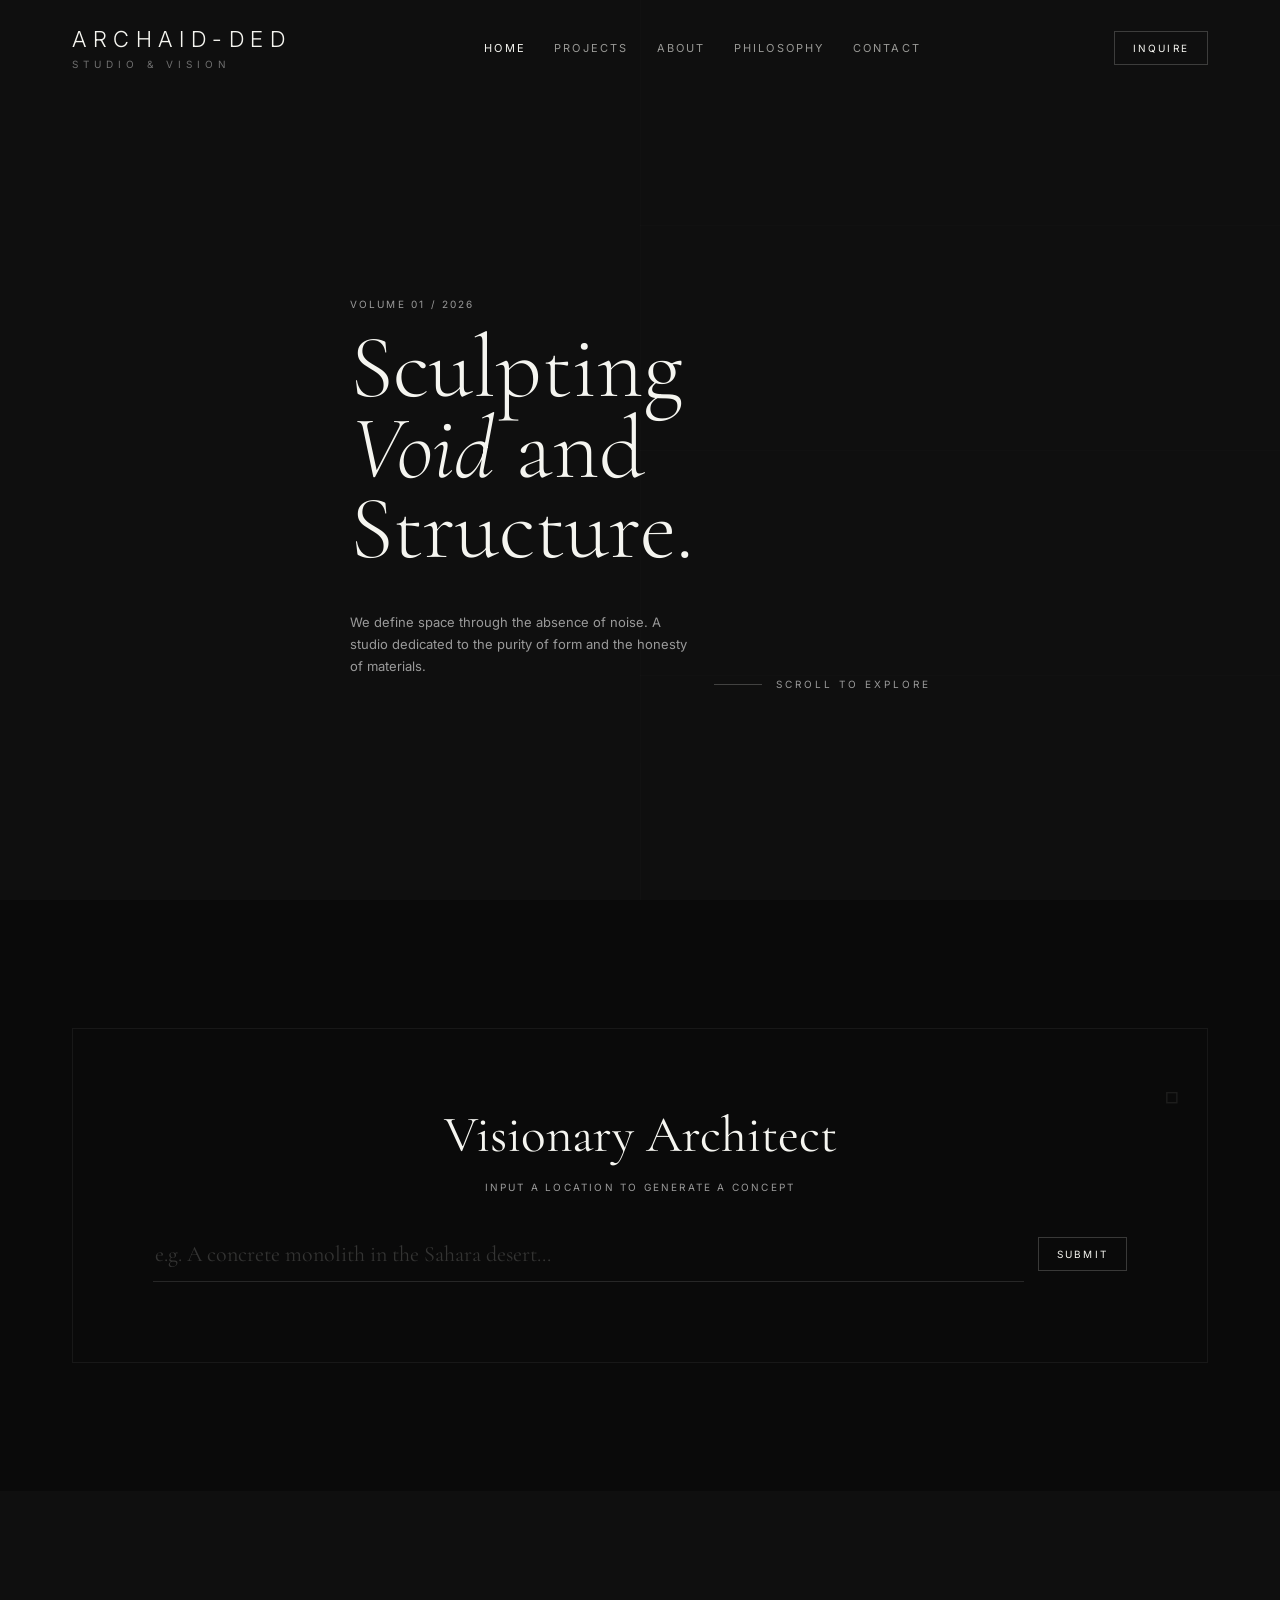
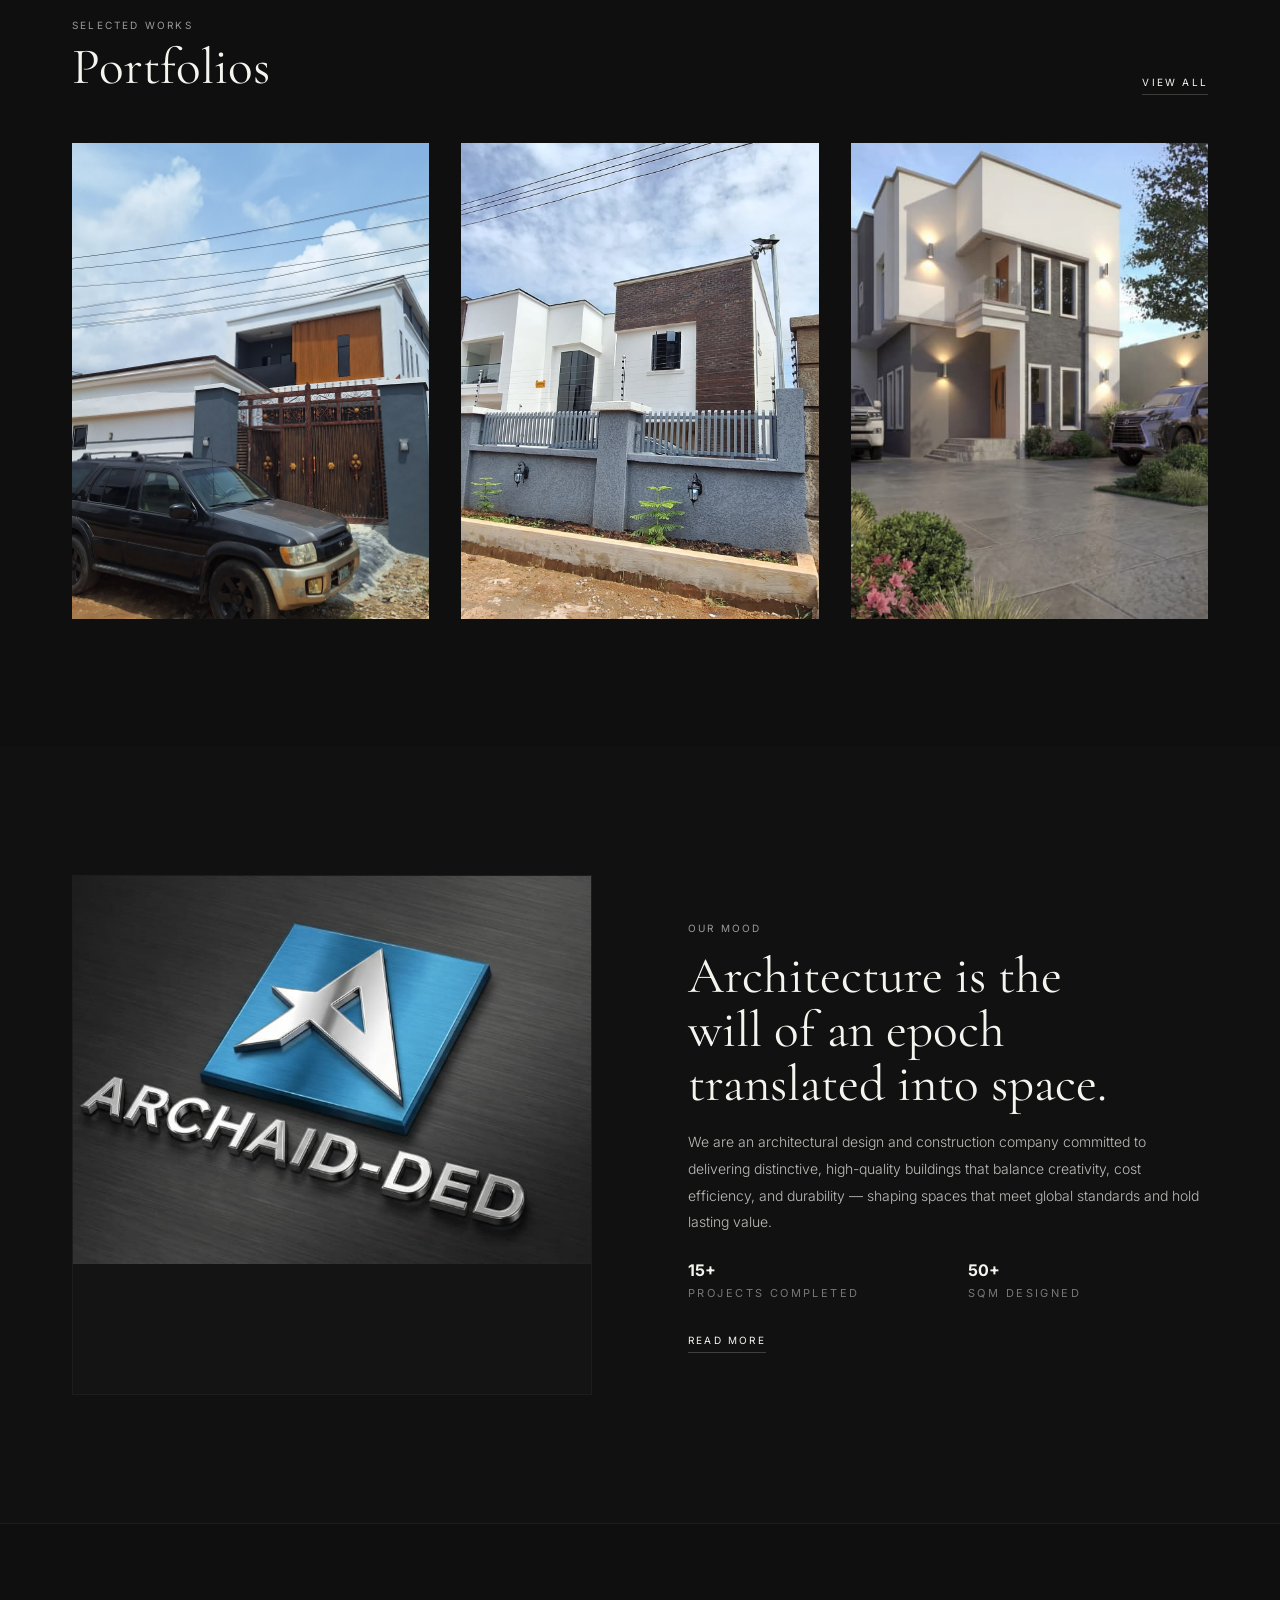
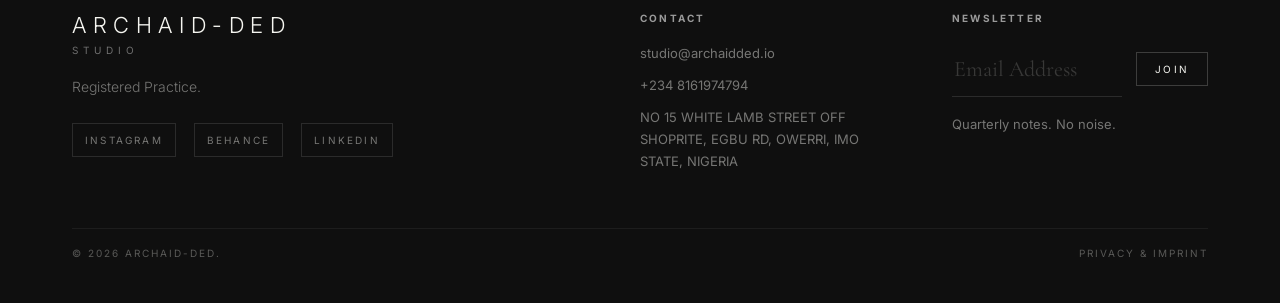
==== index.html @ 5f9e372b "Update site" ====
<!DOCTYPE html>
<html lang="en">
<head>
  <meta charset="UTF-8" />
  <meta name="viewport" content="width=device-width, initial-scale=1.0" />

  <title>ARCHAID-DED Studio | Architecture Design & Construction</title>
  <meta name="description" content="ARCHAID-DED Studio is an architectural design and construction company delivering distinctive, high-quality buildings that balance creativity, cost efficiency, and durability—built to global standards." />

  <!-- Canonical (avoid duplicate URL issues) -->
  <link rel="canonical" href="https://archaid-ded.vercel.app/" />

  <!-- Favicon -->
  <link rel="icon" href="assets/images/archaided_favicon.ico" type="image/png" />

  <!-- Open Graph (WhatsApp, Facebook, LinkedIn) -->
  <meta property="og:title" content="ARCHAID-DED Studio | Architecture Design & Construction" />
  <meta property="og:description" content="Distinctive, high-quality buildings balancing creativity, cost efficiency, and durability—built to global standards." />
  <meta property="og:type" content="website" />
  <meta property="og:url" content="https://archaid-ded.vercel.app/" />
  <meta property="og:image" content="https://archaid-ded.vercel.app/assets/images/og-image.jpg" />

  <!-- Twitter Card -->
  <meta name="twitter:card" content="summary_large_image" />
  <meta name="twitter:title" content="ARCHAID-DED Studio | Architecture Design & Construction" />
  <meta name="twitter:description" content="Distinctive, high-quality buildings balancing creativity, cost efficiency, and durability—built to global standards." />
  <meta name="twitter:image" content="https://archaid-ded.vercel.app/assets/images/og-image.jpg" />

  <!-- Fonts -->
  <link rel="preconnect" href="https://fonts.googleapis.com" />
  <link rel="preconnect" href="https://fonts.gstatic.com" crossorigin />
  <link href="https://fonts.googleapis.com/css2?family=Cormorant+Garamond:ital,wght@0,300;0,400;0,500;0,600;0,700;1,400&family=Inter:wght@300;400;500;600&display=swap" rel="stylesheet" />

  <!-- CSS + JS -->
  <link rel="stylesheet" href="style.css" />
  <script src="script.js" defer></script>
</head>

<body>
<a class="skip" href="#main">Skip to content</a>

<header class="nav">
  <div class="container">
    <div class="nav__row">
      <a class="brand" href="index.html" aria-label="ARCHAID-DED Home">
        <span class="brand__name">ARCHAID-DED</span>
        <span class="brand__sub">Studio &amp; Vision</span>
      </a>

      <nav class="nav__links" aria-label="Primary">
        <a href="index.html" aria-current="page">Home</a>
        <a href="projects.html">Projects</a>
        <a href="about.html">About</a>
        <a href="philosophy.html">Philosophy</a>
        <a href="contact.html">Contact</a>
      </nav>

      <div class="nav__actions">
        <a class="btn" href="contact.html#inquire">Inquire</a>
        <button class="burger" type="button" data-nav-open aria-label="Open menu">
          <span></span>
        </button>
      </div>
    </div>
  </div>
</header>

<div class="mobile" aria-hidden="true">
  <button class="mobile__close" type="button" data-nav-close aria-label="Close menu"></button>
  <div class="mobile__inner" aria-label="Mobile navigation">
    <a href="index.html" data-nav-link>Home</a>
    <a href="projects.html" data-nav-link>Projects</a>
    <a href="about.html" data-nav-link>About</a>
    <a href="philosophy.html" data-nav-link>Philosophy</a>
    <a href="contact.html" data-nav-link>Contact</a>
    <a class="btn" href="contact.html#inquire" data-nav-link>Inquire Now</a>
  </div>
</div>

<main id="main">
  <section class="hero">
    <div class="hero__grid" aria-hidden="true">
      <div class="vline"></div>
      <div class="hline h1"></div>
      <div class="hline h2"></div>
      <div class="hline h3"></div>
    </div>

    <div class="container">
      <span class="mono" style="display:block; margin-bottom:18px;">Volume 01 / 2026</span>
      <h1 class="h1">Sculpting<br><span class="italic">Void</span> and<br>Structure.</h1>

      <div class="hero__bottom">
        <p class="small" style="max-width:340px;">
          We define space through the absence of noise. A studio dedicated to the purity of form and the honesty of materials.
        </p>

        <div class="scrollhint" aria-hidden="true">
          <div class="scrollhint__line"></div>
          <div class="scrollhint__text">Scroll to Explore</div>
        </div>
      </div>
    </div>
  </section>

  <section class="section section--dark">
    <div class="container">
      <div class="panel">
        <div class="panel__corner" aria-hidden="true">□</div>

        <h2 class="h2" style="text-align:center;">Visionary Architect</h2>
        <p class="mono" style="text-align:center; margin:0 0 34px;">Input a location to generate a concept</p>

        <form data-concept-form>
          <div class="formrow">
            <input class="input" type="text" name="vision" placeholder="e.g. A concrete monolith in the Sahara desert..." />
            <button class="btn" type="submit">Submit</button>
          </div>
        </form>

        <div class="note" data-concept-output style="display:none;"></div>
      </div>
    </div>
  </section>

  <section class="section">
    <div class="container">
      <div style="display:flex; justify-content:space-between; align-items:flex-end; gap:18px; flex-wrap:wrap; margin-bottom:48px;">
        <div>
          <span class="mono" style="display:block; margin-bottom:10px;">Selected Works</span>
          <h2 class="h2" style="margin:0;">Portfolios</h2>
        </div>
        <a class="btn btn--link" href="projects.html">View All</a>
      </div>

      <div class="grid grid-3">
        <a class="project" href="projects.html#house-i">
          <img src="assets/images/Built as designed.jpeg" alt="Project 1"> loading="lazy">
          <div class="project__overlay">
            <div class="project__cat">Residential / Owerri</div>
            <h3 class="project__title">House I</h3>
          </div>
        </a>

        <a class="project" href="projects.html#shortlet-apartment">
          <img src="assets/images/finished shortlet apartment.jpeg" alt="Project 1"> loading="lazy">
          <div class="project__overlay">
            <div class="project__cat">shortlet / Enugu</div>
            <h3 class="project__title">shortlet apartment</h3>
          </div>
        </a>

        <a class="project" href="projects.html#silent-library">
          <img src="assets/images/proposed 3d.jpeg" alt="Project 1"> loading="lazy">
          <div class="project__overlay">
            <div class="project__cat">Project / Public</div>
            <h3 class="project__title">Proposed 3D project</h3>
          </div>
        </a>
      </div>
    </div>
  </section>

  <section class="section section--panel">
    <div class="container">
      <div class="split">
        <div class="square">
          <img src="assets/images/WhatsApp Image 2026-01-18 at 02.21.14.jpeg" loading="lazy">
        </div>
        <div>
          <span class="mono" style="display:block; margin-bottom:16px;">Our Mood</span>
          <h2 class="h2" style="margin-bottom:18px;">
            Architecture is the<br>
            will of an epoch<br>
            translated into space.
          </h2>
         <p class="lead">
  We are an architectural design and construction company committed to delivering distinctive, high-quality buildings that balance creativity, cost efficiency, and durability — shaping spaces that meet global standards and hold lasting value.
</p>


          <div class="stats">
             <div>
              <p class="stat__num">15+</p>
              <p class="stat__lbl">Projects Completed</p>
            </div>
            <div>
              <p class="stat__num">50+</p>
              <p class="stat__lbl">Sqm Designed</p>
            </div>
          </div>

          <div style="margin-top:28px;">
            <a class="btn btn--link" href="about.html">Read More</a>
          </div>
        </div>
      </div>
    </div>
  </section>
</main>

<footer class="footer">
  <div class="container">
    <div class="footer__grid">
      <div>
        <div class="brand" style="margin-bottom:18px;">
          <span class="brand__name" style="text-transform:uppercase;">ARCHAID-DED</span>
          <span class="brand__sub">Studio</span>
        </div>
        <p class="lead" style="max-width:420px;">
          Registered Practice.<br />
         
        </p>

        <div style="display:flex; gap:18px; margin-top:22px; flex-wrap:wrap;">
          <a class="badge" href="#" aria-label="Instagram">Instagram</a>
          <a class="badge" href="#">Behance</a>
          <a class="badge" href="#">LinkedIn</a>
        </div>
      </div>

      <div>
        <h4 class="mono" style="margin:0 0 18px;">Contact</h4>
        <p class="small" style="margin:0 0 10px;">studio@archaidded.io</p>
        <p class="small" style="margin:0 0 10px;">+234 8161974794</p>
        <p class="small" style="margin:0;">
          NO 15 WHITE LAMB STREET OFF SHOPRITE, EGBU RD, OWERRI, IMO STATE, NIGERIA
        </p>
      </div>

      <div>
        <h4 class="mono" style="margin:0 0 18px;">Newsletter</h4>
              <form 
  class="formrow"
  action="https://formspree.io/f/xbdoblwp" 
  method="POST"
  aria-label="Newsletter signup"
>
  <input 
    class="input" 
    type="email" 
    name="email"
    placeholder="Email Address" 
    aria-label="Email address"
    required
  >

  
  <input type="text" name="_gotcha" style="display:none">

  <button class="btn" type="submit">Join</button>
</form>
<p id="newsletterMsg" class="form-message" style="margin-top:10px;"></p>
        <p class="small" style="margin-top:12px;">Quarterly notes. No noise.</p>
      </div>
    </div>

    <div class="footer__bottom">
      <span>© 2026 ARCHAID-DED.</span>
      <span>Privacy &amp; Imprint</span>
    </div>
  </div>
</footer>

</body>
</html>
---- style.css ----
:root{
  --bg:#0F0F0F;
  --bg-2:#0a0a0a;
  --panel:#111111;
  --bone:#F5F5F0;
  --muted:#9a9a9a;
  --muted-2:#6f6f6f;
  --line:rgba(255,255,255,0.08);
  --line-2:rgba(255,255,255,0.12);
  --accent:#D4AF37;
  --max:1200px;
  --pad:32px;
  --serif:'Cormorant Garamond', serif;
  --sans:'Inter', system-ui, -apple-system, Segoe UI, Roboto, Arial, sans-serif;
}

*{box-sizing:border-box}
html,body{height:100%}
body{
  margin:0;
  font-family:var(--sans);
  background:var(--bg);
  color:var(--bone);
  -webkit-font-smoothing:antialiased;
  -moz-osx-font-smoothing:grayscale;
}
img{max-width:100%; display:block}
a{color:inherit; text-decoration:none}
button,input,textarea{font:inherit; color:inherit}
::selection{background:rgba(212,175,55,0.25); color:var(--bone);}

.container{max-width:var(--max); margin:0 auto; padding:0 var(--pad);}
.section{padding:128px 0;}
.section--tight{padding:88px 0;}
.section--panel{background:var(--panel);}
.section--dark{background:var(--bg-2);}
.hr{height:1px; background:var(--line); border:0; margin:0;}
.mono{letter-spacing:0.22em; text-transform:uppercase; font-size:10px; color:var(--muted);}
.serif{font-family:var(--serif);}
.small{font-size:13px; line-height:1.7; color:var(--muted);}
.lead{font-size:14px; line-height:1.9; color:rgba(245,245,240,0.75); font-weight:300;}
.h1{
  font-family:var(--serif);
  font-weight:300;
  line-height:0.9;
  margin:0 0 28px;
  font-size:clamp(44px, 7vw, 120px);
}
.h2{
  font-family:var(--serif);
  font-weight:400;
  line-height:1.05;
  margin:0 0 18px;
  font-size:clamp(34px, 4vw, 56px);
}
.h3{
  font-family:var(--serif);
  font-weight:400;
  margin:0 0 10px;
  font-size:26px;
}
.italic{font-style:italic;}
.grid{display:grid; gap:32px;}
.grid-2{grid-template-columns:1fr;}
.grid-3{grid-template-columns:1fr;}
@media (min-width: 900px){
  .grid-2{grid-template-columns:1fr 1fr;}
  .grid-3{grid-template-columns:repeat(3, 1fr);}
}

.btn{
  border:1px solid rgba(245,245,240,0.2);
  background:transparent;
  padding:10px 18px;
  font-size:10px;
  letter-spacing:0.22em;
  text-transform:uppercase;
  cursor:pointer;
  transition:background .2s ease,color .2s ease,border-color .2s ease;
}
.btn:hover{background:var(--bone); color:#000; border-color:var(--bone);}
.btn--link{
  border:0;
  padding:0;
  text-transform:uppercase;
  font-size:10px;
  letter-spacing:0.22em;
  border-bottom:1px solid rgba(245,245,240,0.2);
  padding-bottom:6px;
}
.btn--link:hover{border-bottom-color:rgba(245,245,240,0.6);}

.arch-glass{
  backdrop-filter:blur(10px);
  background:rgba(15,15,15,0.65);
  border-bottom:1px solid var(--line);
}
.nav{
  position:fixed; top:0; left:0; right:0;
  z-index:50;
  transition:padding .3s ease, background .3s ease, border-color .3s ease;
  padding:26px 0;
}
.nav--scrolled{padding:14px 0;}
.nav__row{display:flex; align-items:center; justify-content:space-between; gap:16px;}
.brand{display:flex; flex-direction:column; cursor:pointer;}
.brand__name{font-size:22px; letter-spacing:0.3em; font-weight:300;}
.brand__sub{font-size:10px; letter-spacing:0.5em; color:var(--muted-2); margin-top:6px; text-transform:uppercase;}
.nav__links{display:none; gap:28px; align-items:center;}
.nav__links a{
  font-size:11px; letter-spacing:0.2em; text-transform:uppercase;
  color:rgba(245,245,240,0.6);
  transition:color .2s ease;
}
.nav__links a:hover,.nav__links a[aria-current="page"]{color:var(--bone);}
.nav__actions{display:flex; align-items:center; gap:12px;}
.burger{
  width:44px; height:44px;
  border:1px solid rgba(245,245,240,0.12);
  background:transparent; cursor:pointer;
  display:flex; align-items:center; justify-content:center;
}
.burger span{width:18px; height:1px; background:var(--bone); position:relative; display:block;}
.burger span::before,.burger span::after{
  content:""; position:absolute; left:0; width:18px; height:1px; background:var(--bone);
}
.burger span::before{top:-6px;}
.burger span::after{top:6px;}

@media(min-width: 900px){
  .nav__links{display:flex;}
  .burger{display:none;}
}

.mobile{
  position:fixed; inset:0;
  background:var(--bg);
  z-index:60;
  display:none;
  padding:56px 32px;
}
.mobile[aria-hidden="false"]{display:flex;}
.mobile__inner{margin:auto; display:flex; flex-direction:column; align-items:center; gap:22px;}
.mobile__inner a{font-family:var(--serif); font-size:40px; font-weight:300;}
.mobile__close{
  position:absolute; top:18px; right:18px;
  width:52px; height:52px;
  border:1px solid rgba(245,245,240,0.12);
  background:transparent; cursor:pointer;
  display:flex; align-items:center; justify-content:center;
}
.mobile__close::before,.mobile__close::after{
  content:""; width:22px; height:1px; background:var(--bone); position:absolute;
}
.mobile__close::before{transform:rotate(45deg);}
.mobile__close::after{transform:rotate(-45deg);}

.hero{
  min-height:100vh;
  display:flex;
  align-items:center;
  position:relative;
  overflow:hidden;
  padding-top:88px; /* nav offset */
}
.hero__grid{
  position:absolute; top:0; right:0; width:50%; height:100%;
  opacity:0.2; pointer-events:none;
}
.hero__grid .vline{position:absolute; inset:0; border-left:1px solid rgba(245,245,240,0.06);}
.hero__grid .hline{position:absolute; left:0; width:100%; height:1px; background:rgba(245,245,240,0.06);}
.hero__grid .h1{top:25%;}
.hero__grid .h2{top:50%;}
.hero__grid .h3{top:75%;}
.hero__bottom{
  display:flex; flex-direction:column; gap:24px; align-items:flex-start; justify-content:space-between;
}
@media(min-width: 900px){
  .hero__bottom{flex-direction:row; align-items:flex-end;}
}
.scrollhint{display:flex; gap:14px; align-items:center;}
.scrollhint__line{width:48px; height:1px; background:rgba(245,245,240,0.22);}
.scrollhint__text{font-size:10px; letter-spacing:0.3em; text-transform:uppercase; color:var(--muted);}

.panel{
  border:1px solid rgba(245,245,240,0.06);
  padding:48px;
  position:relative;
  overflow:hidden;
}
@media(min-width: 900px){
  .panel{padding:80px;}
}
.panel__corner{
  position:absolute; top:0; right:0; padding:24px;
  opacity:0.08;
  font-family:var(--serif);
  font-size:72px;
  line-height:1;
}

.formrow{display:flex; gap:14px; align-items:center;}
.input{
  width:100%;
  background:transparent;
  border:0;
  border-bottom:1px solid rgba(245,245,240,0.12);
  padding:14px 2px;
  outline:none;
  font-family:var(--serif);
  font-size:22px;
  transition:border-color .2s ease;
}
.input:focus{border-bottom-color:rgba(245,245,240,0.4);}
.input::placeholder{color:rgba(245,245,240,0.18);}
.note{margin-top:18px; border-left:1px solid rgba(245,245,240,0.12); padding-left:18px; color:rgba(245,245,240,0.7); font-size:13px; line-height:2; font-weight:300; white-space:pre-wrap;}

.cards{display:grid; gap:22px;}
@media(min-width: 900px){ .cards{grid-template-columns:repeat(3, 1fr);} }

.project{
  position:relative;
  aspect-ratio:3/4;
  overflow:hidden;
  background:#1a1a1a;
  cursor:crosshair;
}
.project img{
  width:100%; height:100%;
  object-fit:cover;
  filter:none;          /* remove black & white */
  opacity:1;            /* full color visibility */
  transform:scale(1);
  transition:transform 1s ease;
}


.project:hover img{
  filter:grayscale(0);
  opacity:1;
  transform:scale(1.05);
}
.project__overlay{
  position:absolute; inset:0;
  background:linear-gradient(to top, rgba(0,0,0,0.8), transparent 55%);
  opacity:0;
  transition:opacity .35s ease;
  padding:28px;
  display:flex;
  flex-direction:column;
  justify-content:flex-end;
}
.project:hover .project__overlay{opacity:1;}
.project__cat{font-size:10px; letter-spacing:0.3em; text-transform:uppercase; color:rgba(245,245,240,0.55); margin-bottom:8px;}
.project__title{font-family:var(--serif); font-size:28px; margin:0;}

.split{
  display:grid;
  grid-template-columns:1fr;
  gap:56px;
  align-items:center;
}
@media(min-width: 900px){
  .split{grid-template-columns:1fr 1fr; gap:96px;}
}
.square{aspect-ratio:1/1; overflow:hidden; background:#141414; border:1px solid rgba(245,245,240,0.04);}
.square img{width:200%; height:75%; object-fit:cover; filter:none; opacity:1;}
.stats{display:grid; grid-template-columns:repeat(2, 1fr); gap:40px; margin-top:24px;}
.stat__num{font-weight:700; color:var(--bone); margin:0 0 6px;}
.stat__lbl{font-size:11px; letter-spacing:0.22em; text-transform:uppercase; color:rgba(245,245,240,0.45); margin:0;}

.footer{
  padding:88px 0 44px;
  border-top:1px solid rgba(245,245,240,0.06);
}
.footer__grid{display:grid; gap:44px;}
@media(min-width: 900px){ .footer__grid{grid-template-columns:2fr 1fr 1fr; gap:56px;} }
.footer p,.footer a,.footer input{color:rgba(245,245,240,0.45);}
.footer a:hover{color:var(--bone);}
.footer__bottom{margin-top:56px; padding-top:18px; border-top:1px solid rgba(245,245,240,0.06); display:flex; justify-content:space-between; gap:16px; flex-wrap:wrap;}
.footer__bottom span{font-size:10px; letter-spacing:0.2em; text-transform:uppercase; color:rgba(245,245,240,0.32);}

.field{display:flex; flex-direction:column; gap:8px;}
.label{font-size:10px; letter-spacing:0.22em; text-transform:uppercase; color:rgba(245,245,240,0.55);}
.textarea{
  width:100%;
  background:transparent;
  border:1px solid rgba(245,245,240,0.12);
  padding:14px;
  min-height:140px;
  outline:none;
  font-size:14px;
  line-height:1.7;
  color:rgba(245,245,240,0.82);
}
.textarea:focus{border-color:rgba(245,245,240,0.35);}

.badge{
  display:inline-flex;
  align-items:center;
  gap:10px;
  border:1px solid rgba(245,245,240,0.12);
  padding:10px 12px;
  font-size:10px;
  letter-spacing:0.22em;
  text-transform:uppercase;
  color:rgba(245,245,240,0.65);
}

a.skip{
  position:absolute; left:-999px; top:auto; width:1px; height:1px; overflow:hidden;
}
a.skip:focus{
  left:18px; top:18px; width:auto; height:auto; padding:10px 12px;
  background:rgba(0,0,0,0.8); border:1px solid rgba(245,245,240,0.18);
  z-index:100;
}
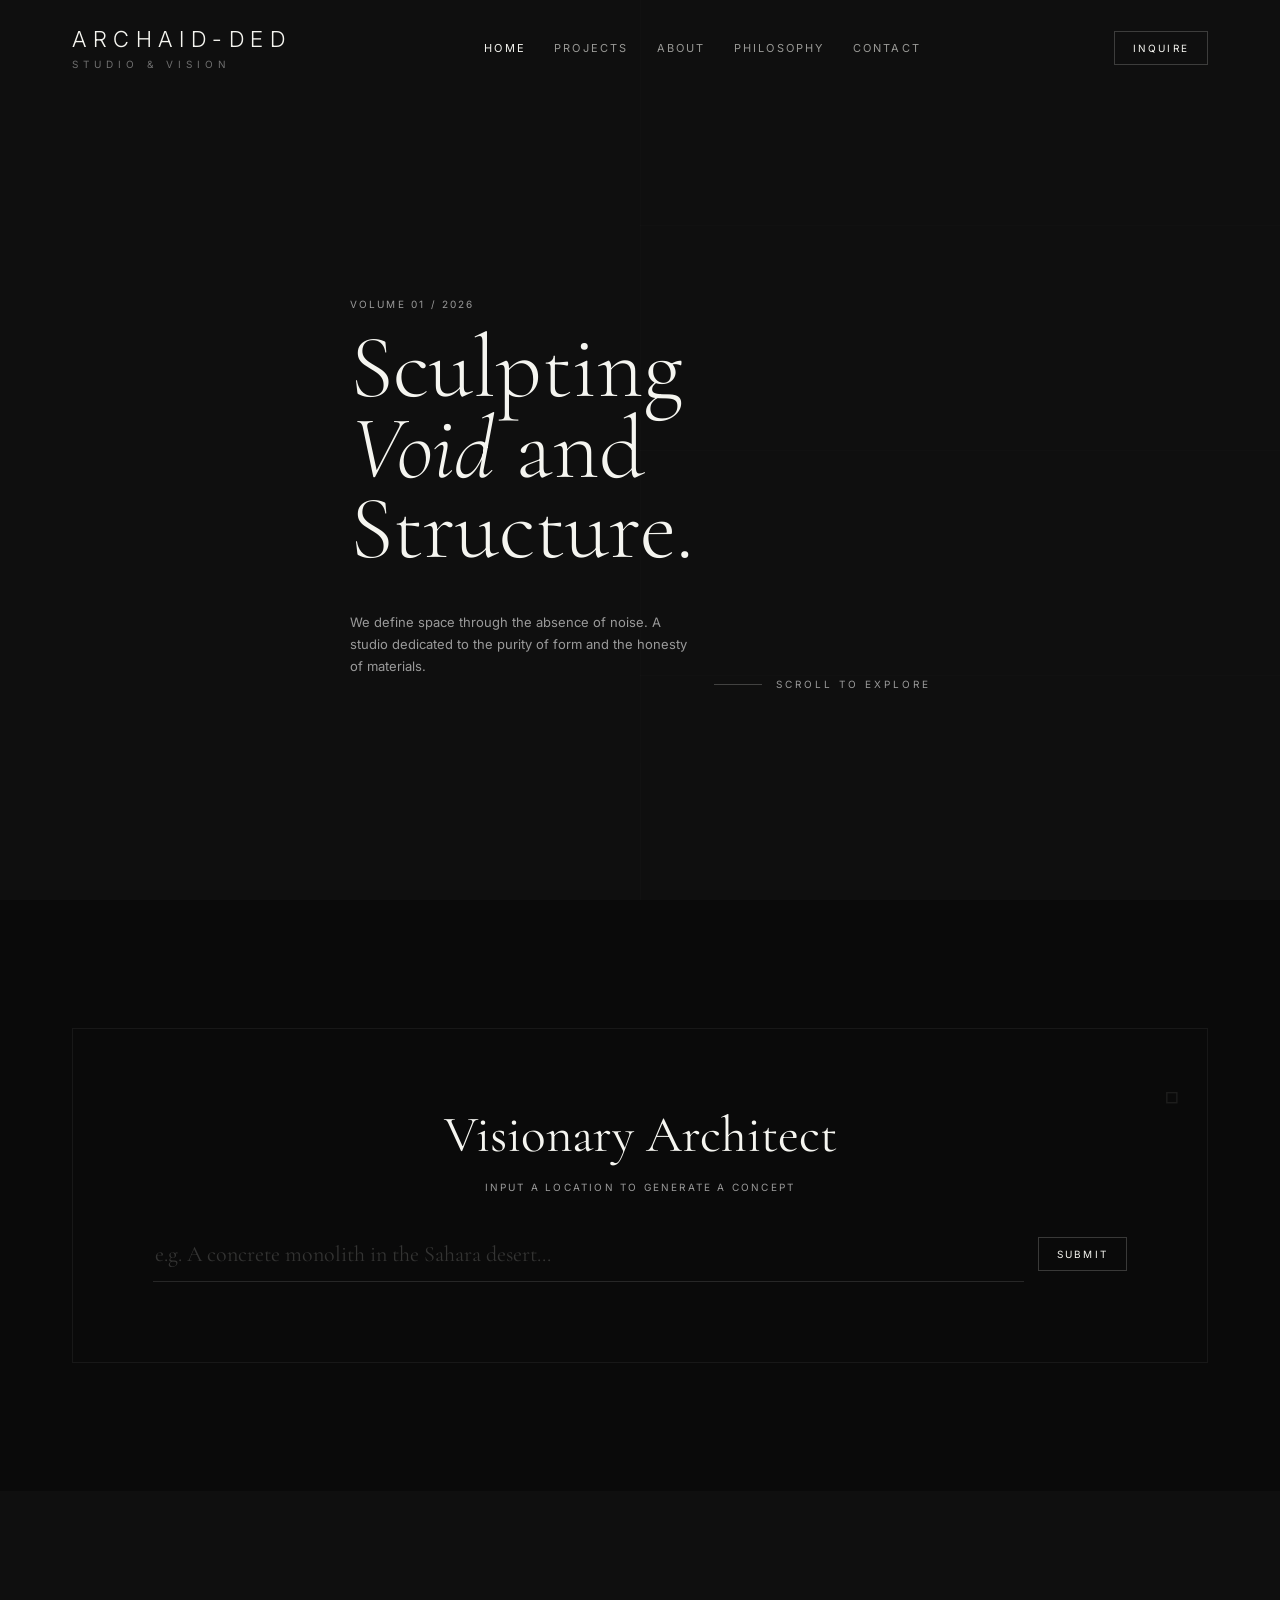
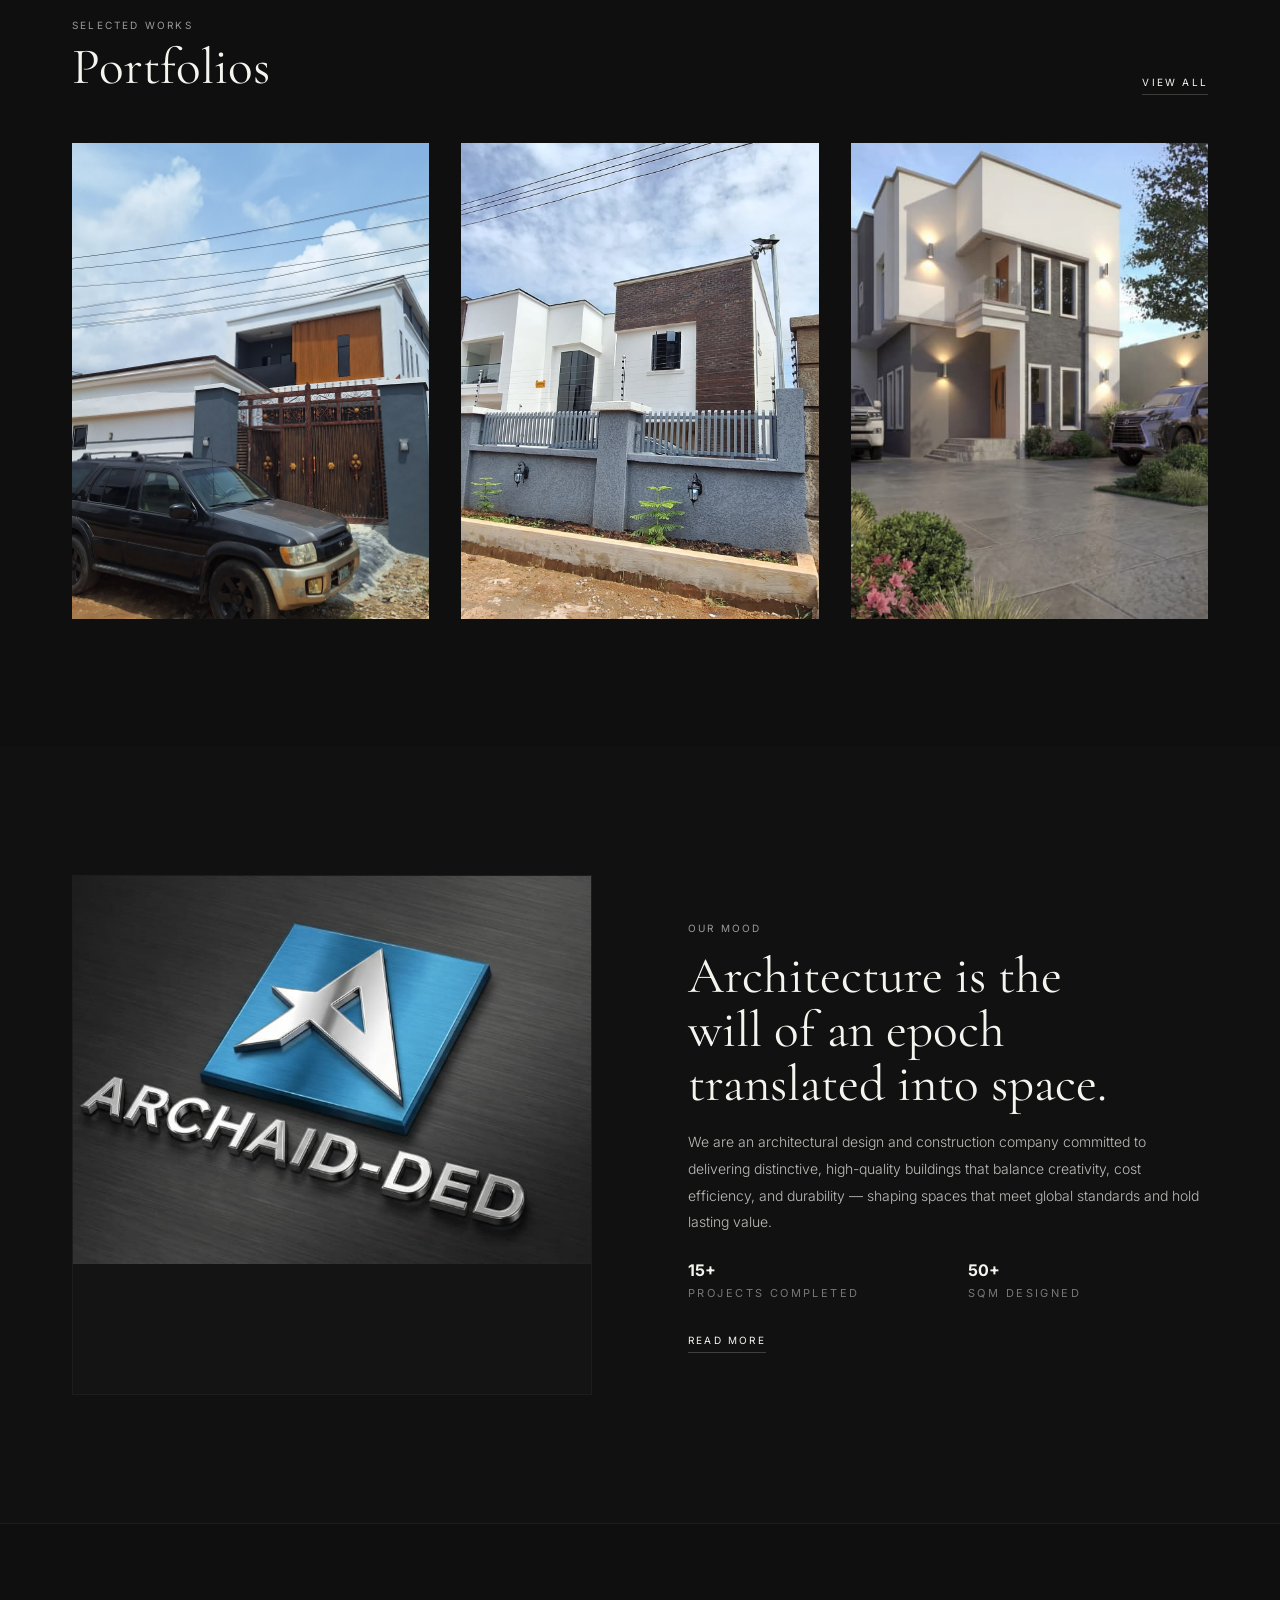
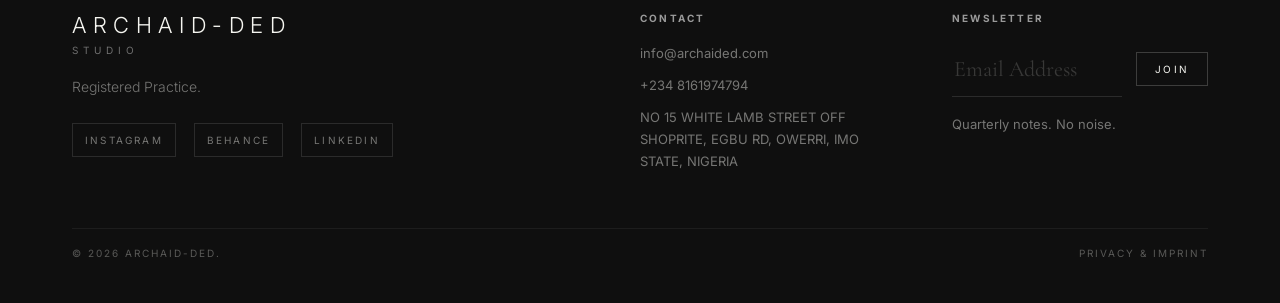
==== commit 1f4ca674: "Update site" ====
--- a/index.html
+++ b/index.html
@@ -7,24 +7,27 @@
   <title>ARCHAID-DED Studio | Architecture Design & Construction</title>
   <meta name="description" content="ARCHAID-DED Studio is an architectural design and construction company delivering distinctive, high-quality buildings that balance creativity, cost efficiency, and durability—built to global standards." />
 
+  <meta name="google-site-verification" content="X7dIcLyhSZURyNQiYeHIA2VaX-U2YtCQ4mN9GoJ9-QA" />
+
   <!-- Canonical (avoid duplicate URL issues) -->
-  <link rel="canonical" href="https://archaid-ded.vercel.app/" />
+  <link rel="canonical" href="https://archaided.com/" />
 
   <!-- Favicon -->
-  <link rel="icon" href="assets/images/archaided_favicon.ico" type="image/png" />
+ <link rel="icon" type="image/png" sizes="32x32" href="/assets/images/favicon.ico">
+<link rel="apple-touch-icon" href="/assets/images/favicon.ico">
 
   <!-- Open Graph (WhatsApp, Facebook, LinkedIn) -->
   <meta property="og:title" content="ARCHAID-DED Studio | Architecture Design & Construction" />
   <meta property="og:description" content="Distinctive, high-quality buildings balancing creativity, cost efficiency, and durability—built to global standards." />
   <meta property="og:type" content="website" />
-  <meta property="og:url" content="https://archaid-ded.vercel.app/" />
-  <meta property="og:image" content="https://archaid-ded.vercel.app/assets/images/og-image.jpg" />
+  <meta property="og:url" content="https://archaided.com/" />
+  <meta property="og:image" content="https://archaided.com/assets/images/og-image.jpg" />
 
   <!-- Twitter Card -->
   <meta name="twitter:card" content="summary_large_image" />
   <meta name="twitter:title" content="ARCHAID-DED Studio | Architecture Design & Construction" />
   <meta name="twitter:description" content="Distinctive, high-quality buildings balancing creativity, cost efficiency, and durability—built to global standards." />
-  <meta name="twitter:image" content="https://archaid-ded.vercel.app/assets/images/og-image.jpg" />
+  <meta name="twitter:image" content="https://archaided.com/assets/images/og-image.jpg" />
 
   <!-- Fonts -->
   <link rel="preconnect" href="https://fonts.googleapis.com" />
@@ -221,7 +224,7 @@
 
       <div>
         <h4 class="mono" style="margin:0 0 18px;">Contact</h4>
-        <p class="small" style="margin:0 0 10px;">studio@archaidded.io</p>
+        <p class="small" style="margin:0 0 10px;">info@archaided.com</p>
         <p class="small" style="margin:0 0 10px;">+234 8161974794</p>
         <p class="small" style="margin:0;">
           NO 15 WHITE LAMB STREET OFF SHOPRITE, EGBU RD, OWERRI, IMO STATE, NIGERIA
